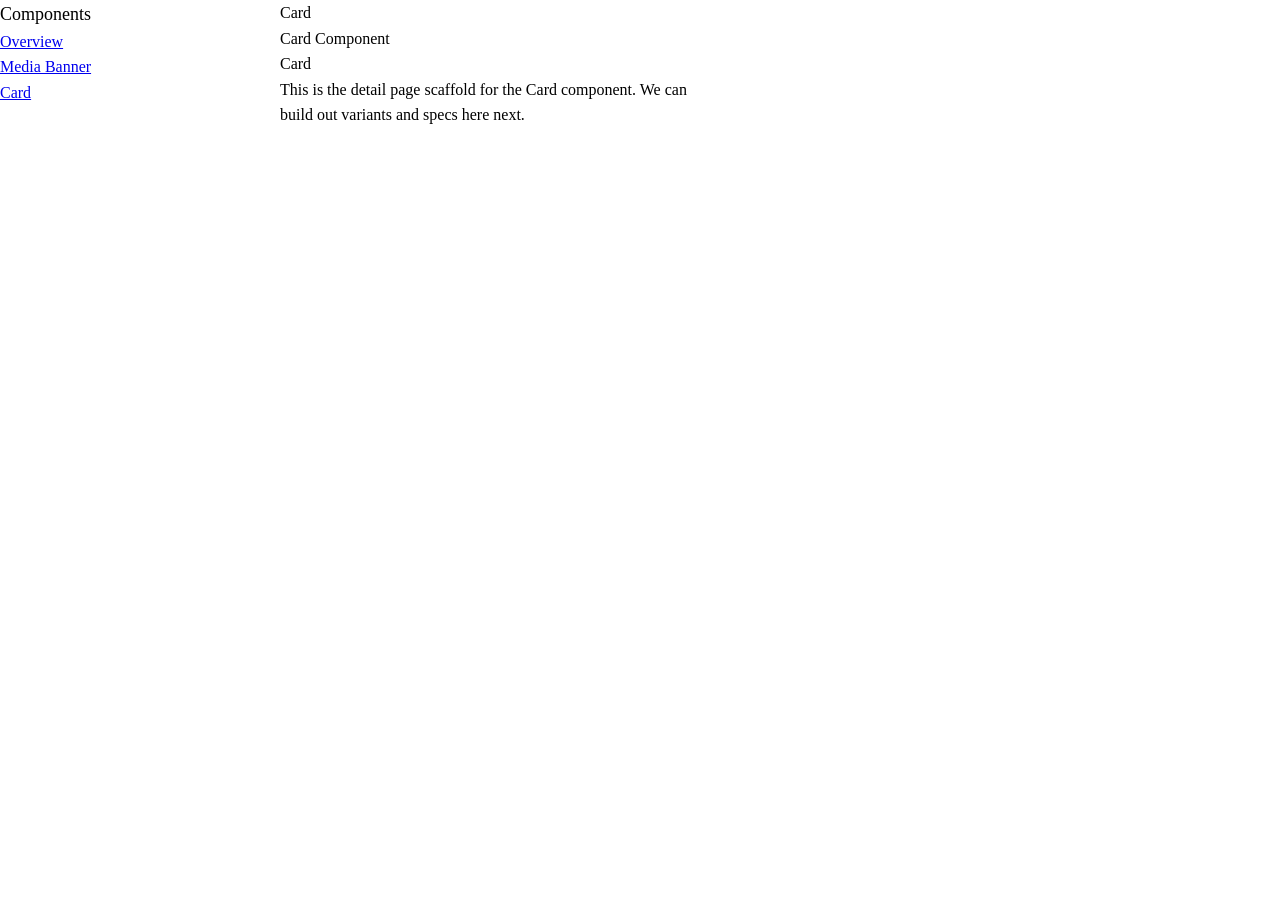
==== card-detail.html @ bc4235ac "Enhance component library by updating navigation links, adding Card component detail page, and refin" ====
<!DOCTYPE html>
<html lang="en">
<head>
    <meta charset="UTF-8">
    <meta name="viewport" content="width=device-width, initial-scale=1.0">
    <title>Card Component</title>
    <link rel="stylesheet" href="https://www.volvocars.com/static/shared/pkg/css/v1/font-face.8324f4d8.css" data-volvo-css-name="font-face.css" crossorigin="anonymous">
    <link rel="stylesheet" href="https://www.volvocars.com/static/shared/pkg/css/v1/tokens.bf5afda4.css" data-volvo-css-name="tokens.css" crossorigin="anonymous">
    <link rel="stylesheet" href="https://www.volvocars.com/static/shared/pkg/css/v1/styles.1d8be33a.css" data-volvo-css-name="styles.css" crossorigin="anonymous">
    <link rel="stylesheet" href="https://www.volvocars.com/static/shared/pkg/css/v1/styles_md.8c1b3d58.css" data-volvo-css-name="styles_md.css" crossorigin="anonymous" media="(min-width: 30rem)">
    <link rel="stylesheet" href="https://www.volvocars.com/static/shared/pkg/css/v1/styles_xl.cd367963.css" data-volvo-css-name="styles_xl.css" crossorigin="anonymous" media="(min-width: 100rem)">
    <link rel="stylesheet" href="https://www.volvocars.com/static/shared/pkg/css/v1/styles_hover.47ab975c.css" data-volvo-css-name="styles_hover.css" crossorigin="anonymous" media="(hover: hover)">
    <link rel="stylesheet" href="styles.css">
</head>
<body>
    <div class="library-container">
        <nav class="sidebar-nav">
            <div class="sidebar-nav__header">
                <h1 class="sidebar-nav__title">Components</h1>
            </div>
            <ul class="sidebar-nav__list">
                <li class="sidebar-nav__item">
                    <a href="index.html" class="link-plain font-16">Overview</a>
                </li>
                <li class="sidebar-nav__item">
                    <a href="media-banner-detail.html" class="link-plain font-16">Media Banner</a>
                </li>
                <li class="sidebar-nav__item">
                    <a href="card-detail.html" class="link-plain font-16">Card</a>
                </li>
            </ul>
        </nav>

        <main class="library-content">
            <div class="page-container">
                <h1>Card</h1>
                <section class="demo-section">
                    <h2>Card Component</h2>
                    <div class="card-detail-placeholder">
                        <div class="card-detail-placeholder__image aspect-1/1">
                            <img src="./src/test.avif" alt="Card component placeholder" class="component-card__image">
                        </div>
                        <h3 class="card-detail-placeholder__title">Card</h3>
                        <p class="card-detail-placeholder__text">This is the detail page scaffold for the Card component. We can build out variants and specs here next.</p>
                    </div>
                </section>
            </div>
        </main>
    </div>
</body>
</html>
---- styles.css ----
/* ===========================
   CSS Custom Properties & Reset
   =========================== */
:root {
    --page-margin: var(--v-space-32);
    --gutter: var(--v-space-24);
    --color-primary: var(--v-color-foreground-accent-blue);
    --color-secondary: var(--v-color-foreground-primary);
    --color-text: var(--v-color-foreground-secondary);
    --color-border: var(--v-color-ornament-primary);
    --font-family: var(--v-font-sans-family);
}

* {
    margin: 0;
    padding: 0;
    box-sizing: border-box;
}

html, body {
    height: 100%;
}

body {
    font-family: var(--font-family);
    color: var(--color-text);
    background-color: var(--v-color-background-primary);
    line-height: 1.6;
}

/* ===========================
   Library Container Layout
   =========================== */
.library-container {
    display: flex;
    min-height: 100vh;
}

.library-content {
    flex: 1;
    overflow-y: auto;
}

/* ===========================
   Sidebar Navigation
   =========================== */
.sidebar-nav {
    width: 280px;
    background: var(--v-color-background-secondary);
    border-right: 1px solid var(--color-border);
    padding: var(--v-space-32);
    flex-shrink: 0;
    position: sticky;
    top: 0;
    height: 100vh;
    overflow-y: auto;
}

.sidebar-nav__header {
    margin-bottom: var(--v-space-32);
}

.sidebar-nav__title {
    font: var(--v-font-heading-2);
    color: var(--color-secondary);
    font-size: 18px;
    margin: 0;
}

.sidebar-nav__list {
    list-style: none;
    display: flex;
    flex-direction: column;
    gap: var(--v-space-8);
}

.sidebar-nav__item {
    margin: 0;
}




/* ===========================
   Page Container
   =========================== */
.page-container {
    width: 100%;
    padding: var(--page-margin);
    margin: 0 auto;
}

/* ===========================
   Overview Section
   =========================== */
.overview-section {
    padding-bottom: var(--v-space-m);
}

.overview-section h2 {
    font: var(--v-font-heading-2);
    color: var(--color-secondary);
    margin-bottom: var(--v-space-16);
}

.overview-section__description {
    font: var(--v-font-16);
    color: var(--color-text);
    margin-bottom: var(--v-space-48);
}

/* ===========================
   Components Grid
   =========================== */
.components-grid {
    display: grid;
    grid-template-columns: 1fr;
    gap: var(--gutter);
}

@media (min-width: 768px) {
    .components-grid {
        grid-template-columns: repeat(2, 1fr);
    }
}

@media (min-width: 1280px) {
    .components-grid {
        grid-template-columns: repeat(4, 1fr);
    }
}

/* ===========================
   Component Card
   =========================== */
.component-card {
    display: flex;
    flex-direction: column;
    background: var(--v-color-background-primary);
    overflow: hidden;
    text-decoration: none;
    color: inherit;
}

.component-card__image-wrapper {
    position: relative;
    overflow: hidden;
    background: var(--v-color-background-primary);
    width: 100%;
}

.component-card__image {
    position: absolute;
    top: 0;
    left: 0;
    width: 100%;
    height: 100%;
    object-fit: cover;
    display: block;
    transition: transform 0.2s ease;
}

.component-card__title {
    font: var(--v-font-16);
    font-weight: var(--v-font-emphasis-weight);
    color: var(--color-secondary);
    padding: var(--v-space-24) var(--v-space-20) 0;
    margin: 0;
}

.component-card:hover .component-card__title {
    text-decoration: underline;
}

.component-card:hover .component-card__image {
    transform: scale(1.2);
}

.component-card__link {
    display: none;
}

/* ===========================
   Card Detail Placeholder
   =========================== */
.card-detail-placeholder {
    display: flex;
    flex-direction: column;
    gap: var(--v-space-16);
    max-width: 420px;
}

.card-detail-placeholder__image {
    position: relative;
    overflow: hidden;
    background: var(--v-color-background-secondary);
    width: 100%;
}

.card-detail-placeholder__title {
    font: var(--v-font-16);
    font-weight: var(--v-font-emphasis-weight);
    color: var(--color-secondary);
    margin: 0;
}

.card-detail-placeholder__text {
    font: var(--v-font-14);
    color: var(--color-text);
    margin: 0;
}

/* ===========================
   Page Title Styling
   =========================== */
.page-container h1 {
    font: var(--v-font-heading-1);
    color: var(--color-primary);
    margin-bottom: var(--v-space-64);
}

/* ===========================
   Demo Section Styling
   =========================== */
.demo-section {
    margin-bottom: var(--v-space-m);
}

.demo-section h2 {
    font: var(--v-font-heading-2);
    color: var(--color-secondary);
    margin-bottom: var(--v-space-48);
}

/* ===========================
   Media Banner Component
   =========================== */
.media-banner {
    width: 100%;
    background: var(--v-color-background-secondary);
    border-radius: 0;
    overflow: hidden;
    display: flex;
}

/* Image wrapper */
.media-banner__image-wrapper {
    position: relative;
    overflow: hidden;
    background: var(--v-color-background-secondary);
    flex-shrink: 0;
}

.media-banner__image {
    position: absolute;
    top: 0;
    left: 0;
    width: 100%;
    height: 100%;
    object-fit: cover;
    display: block;
}

/* Content styling */
.media-banner__content {
    padding: var(--v-space-32) var(--v-space-24);
    display: flex;
    flex-direction: column;
    justify-content: center;
    align-items: flex-start;
}

.media-banner__title {
    font: var(--v-font-heading-2);
    color: var(--v-color-foreground-primary);
    margin-bottom: var(--v-space-16);
}

.media-banner__subtitle {
    font: var(--v-font-16);
    font-weight: var(--v-font-emphasis-weight);
    color: var(--v-color-foreground-primary);
    margin-bottom: var(--v-space-24);
}

.media-banner__body {
    font: var(--v-font-14);
    color: var(--v-color-foreground-secondary);
    margin-bottom: var(--v-space-24);
}

/* ===========================
   RESPONSIVE BREAKPOINTS
   =========================== */

/* sm: up to 767px */
@media (max-width: 767px) {
    .media-banner {
        flex-direction: column;
    }

    .media-banner__image-wrapper,
    .media-banner__content {
        width: 100%;
    }
}

/* md: 768px and up */
@media (min-width: 768px) {
    .media-banner {
        align-items: flex-start;
    }

    .media-banner__content {
        padding: var(--v-space-48) var(--v-space-32);
        align-self: stretch;
    }
}

/* lg: 1280px and up */
@media (min-width: 1280px) {
    .media-banner__content {
        padding: var(--v-space-64) var(--v-space-48);
    }

/* xl: 1920px and up */
@media (min-width: 1920px) {
    .page-container {
        max-width: 1920px;
        margin: 0 auto;
    }

    .media-banner__content {
        padding: var(--v-space-l) var(--v-space-64);
    }
}

/* ===========================
   Utility Classes
   =========================== */
.gap-gutter {
    gap: var(--gutter);
}
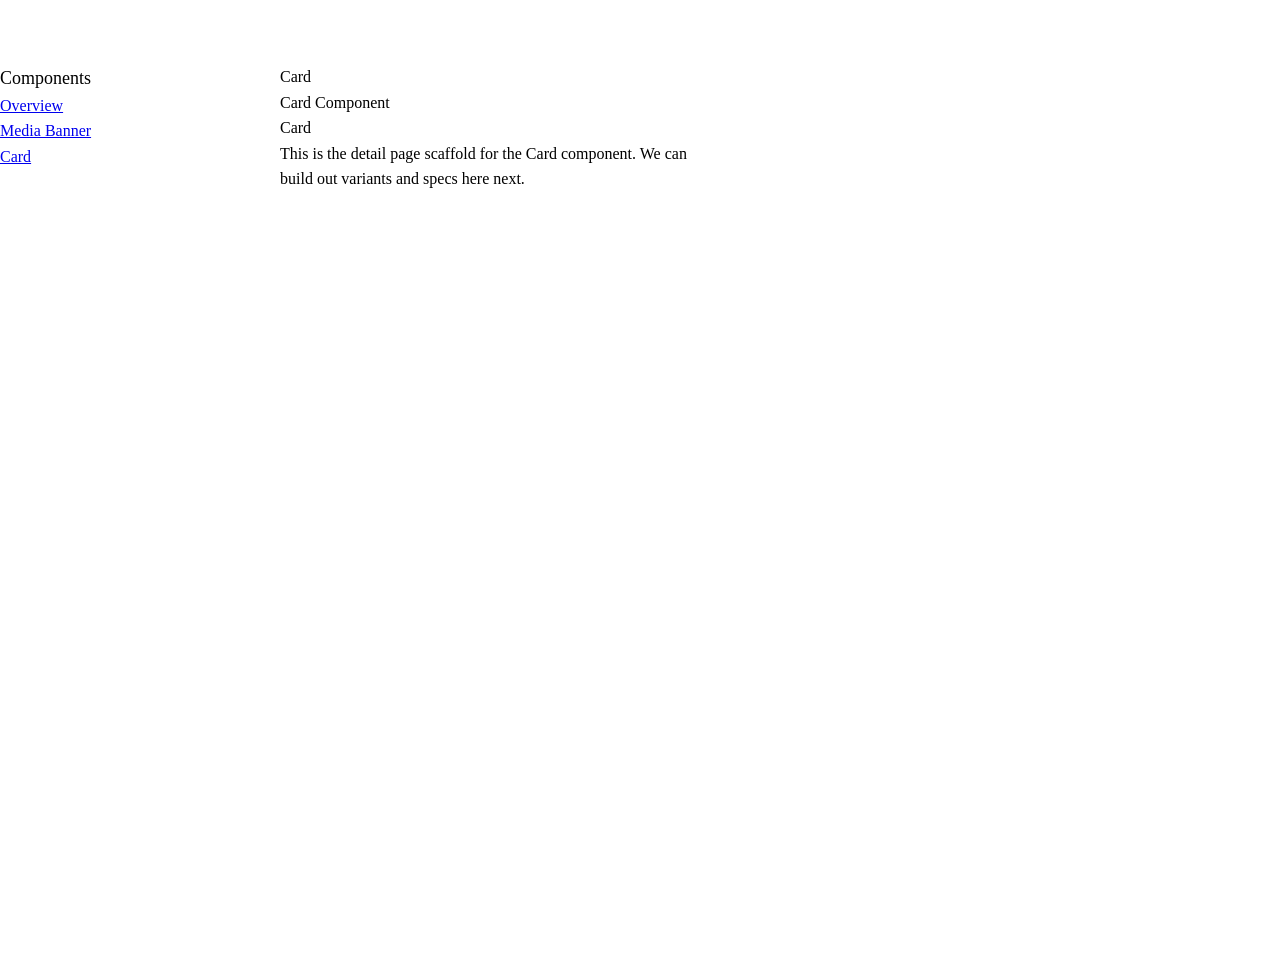
==== commit a3b75366: "Add topbar navigation with sidebar toggle functionality and responsive styles" ====
--- a/card-detail.html
+++ b/card-detail.html
@@ -13,6 +13,16 @@
     <link rel="stylesheet" href="styles.css">
 </head>
 <body>
+    <div class="topbar">
+        <button id="sidebar-toggle" class="topbar__hamburger" aria-label="Toggle sidebar">
+            <div class="topbar__hamburger-icon">
+                <span></span>
+                <span></span>
+                <span></span>
+            </div>
+        </button>
+    </div>
+
     <div class="library-container">
         <nav class="sidebar-nav">
             <div class="sidebar-nav__header">
@@ -47,5 +57,47 @@
             </div>
         </main>
     </div>
+
+    <script>
+        const sidebarToggle = document.getElementById('sidebar-toggle');
+        const sidebar = document.querySelector('.sidebar-nav');
+        const SIDEBAR_STATE_KEY = 'sidebarState';
+
+        // Update icon state: hamburger when closed, cross when open
+        function updateIconState() {
+            if (sidebar.classList.contains('collapsed')) {
+                sidebarToggle.classList.remove('active'); // hamburger
+            } else {
+                sidebarToggle.classList.add('active'); // cross
+            }
+        }
+
+        // Restore sidebar state on page load
+        function restoreSidebarState() {
+            const savedState = localStorage.getItem(SIDEBAR_STATE_KEY);
+            if (savedState === 'collapsed') {
+                sidebar.classList.add('collapsed');
+            } else {
+                sidebar.classList.remove('collapsed');
+            }
+            updateIconState();
+        }
+
+        // Save sidebar state to localStorage
+        function saveSidebarState() {
+            const isCollapsed = sidebar.classList.contains('collapsed');
+            localStorage.setItem(SIDEBAR_STATE_KEY, isCollapsed ? 'collapsed' : 'open');
+        }
+
+        // Restore state when page loads
+        restoreSidebarState();
+
+        // Toggle only on hamburger click
+        sidebarToggle.addEventListener('click', () => {
+            sidebar.classList.toggle('collapsed');
+            updateIconState();
+            saveSidebarState();
+        });
+    </script>
 </body>
 </html>
--- a/styles.css
+++ b/styles.css
@@ -26,6 +26,67 @@
     color: var(--color-text);
     background-color: var(--v-color-background-primary);
     line-height: 1.6;
+    display: flex;
+    flex-direction: column;
+}
+
+/* ===========================
+   Topbar Navigation
+   =========================== */
+.topbar {
+    height: 64px;
+    background: var(--v-color-background-secondary);
+    padding: var(--v-space-16);
+    display: flex;
+    align-items: center;
+    justify-content: flex-start;
+    flex-shrink: 0;
+}
+
+.topbar__hamburger {
+    background: none;
+    border: none;
+    cursor: pointer;
+    display: flex;
+    justify-content: center;
+    align-items: center;
+    padding: 8px;
+    border-radius: 4px;
+    transition: background-color 0.2s ease;
+}
+
+.topbar__hamburger:hover {
+    background-color: var(--v-color-background-tertiary);
+}
+
+.topbar__hamburger-icon {
+    width: 24px;
+    height: 24px;
+    display: flex;
+    flex-direction: column;
+    justify-content: center;
+    align-items: center;
+    gap: 4px;
+}
+
+.topbar__hamburger-icon span {
+    width: 16px;
+    height: 2px;
+    background: var(--v-color-foreground-primary);
+    border-radius: 1px;
+    transition: all 0.3s ease;
+}
+
+.topbar__hamburger.active .topbar__hamburger-icon span:nth-child(1) {
+    transform: rotate(45deg) translate(2px, 2px);
+}
+
+.topbar__hamburger.active .topbar__hamburger-icon span:nth-child(2) {
+    opacity: 0;
+}
+
+.topbar__hamburger.active .topbar__hamburger-icon span:nth-child(3) {
+    transform: rotate(-45deg) translate(2px, -2px);
 }
 
 /* ===========================
@@ -33,7 +94,8 @@
    =========================== */
 .library-container {
     display: flex;
-    min-height: 100vh;
+    min-height: 100%;
+    flex: 1;
 }
 
 .library-content {
@@ -47,13 +109,22 @@
 .sidebar-nav {
     width: 280px;
     background: var(--v-color-background-secondary);
-    border-right: 1px solid var(--color-border);
-    padding: var(--v-space-32);
+    padding: var(--page-margin);
     flex-shrink: 0;
     position: sticky;
     top: 0;
-    height: 100vh;
+    height: calc(100vh - 64px);
     overflow-y: auto;
+    transition: transform 0.3s ease, width 0.3s ease;
+}
+
+.sidebar-nav.collapsed {
+    transform: translateX(-100%);
+    position: fixed;
+    left: 0;
+    top: 64px;
+    height: calc(100vh - 64px);
+    z-index: 999;
 }
 
 .sidebar-nav__header {
@@ -118,13 +189,13 @@
     gap: var(--gutter);
 }
 
-@media (min-width: 768px) {
+@media (min-width: 30rem) {
     .components-grid {
         grid-template-columns: repeat(2, 1fr);
     }
 }
 
-@media (min-width: 1280px) {
+@media (min-width: 64rem) {
     .components-grid {
         grid-template-columns: repeat(4, 1fr);
     }
@@ -263,7 +334,7 @@
 
 /* Content styling */
 .media-banner__content {
-    padding: var(--v-space-32) var(--v-space-24);
+    padding: var(--v-space-24);
     display: flex;
     flex-direction: column;
     justify-content: center;
@@ -293,8 +364,8 @@
    RESPONSIVE BREAKPOINTS
    =========================== */
 
-/* sm: up to 767px */
-@media (max-width: 767px) {
+/* sm: mobile first (up to md) */
+@media (max-width: 29.9375rem) {
     .media-banner {
         flex-direction: column;
     }
@@ -305,33 +376,34 @@
     }
 }
 
-/* md: 768px and up */
-@media (min-width: 768px) {
+/* md: 30rem (480px) - vertical layout */
+@media (min-width: 30rem) {
+    .media-banner__content {
+        padding: var(--v-space-32);
+    }
+}
+
+/* lg: 64rem (1024px) - horizontal layout */
+@media (min-width: 64rem) {
     .media-banner {
         align-items: flex-start;
     }
 
     .media-banner__content {
-        padding: var(--v-space-48) var(--v-space-32);
+        padding: var(--v-space-32) var(--v-space-24);
         align-self: stretch;
     }
 }
 
-/* lg: 1280px and up */
-@media (min-width: 1280px) {
+/* xl: 100rem (1600px) and up - larger horizontal layout */
+@media (min-width: 100rem) {
+    .page-container {
+        max-width: 100rem;
+        margin: 0 auto;
+    }
+
     .media-banner__content {
-        padding: var(--v-space-64) var(--v-space-48);
-    }
-
-/* xl: 1920px and up */
-@media (min-width: 1920px) {
-    .page-container {
-        max-width: 1920px;
-        margin: 0 auto;
-    }
-
-    .media-banner__content {
-        padding: var(--v-space-l) var(--v-space-64);
+        padding: var(--v-space-40) var(--v-space-32);
     }
 }
 
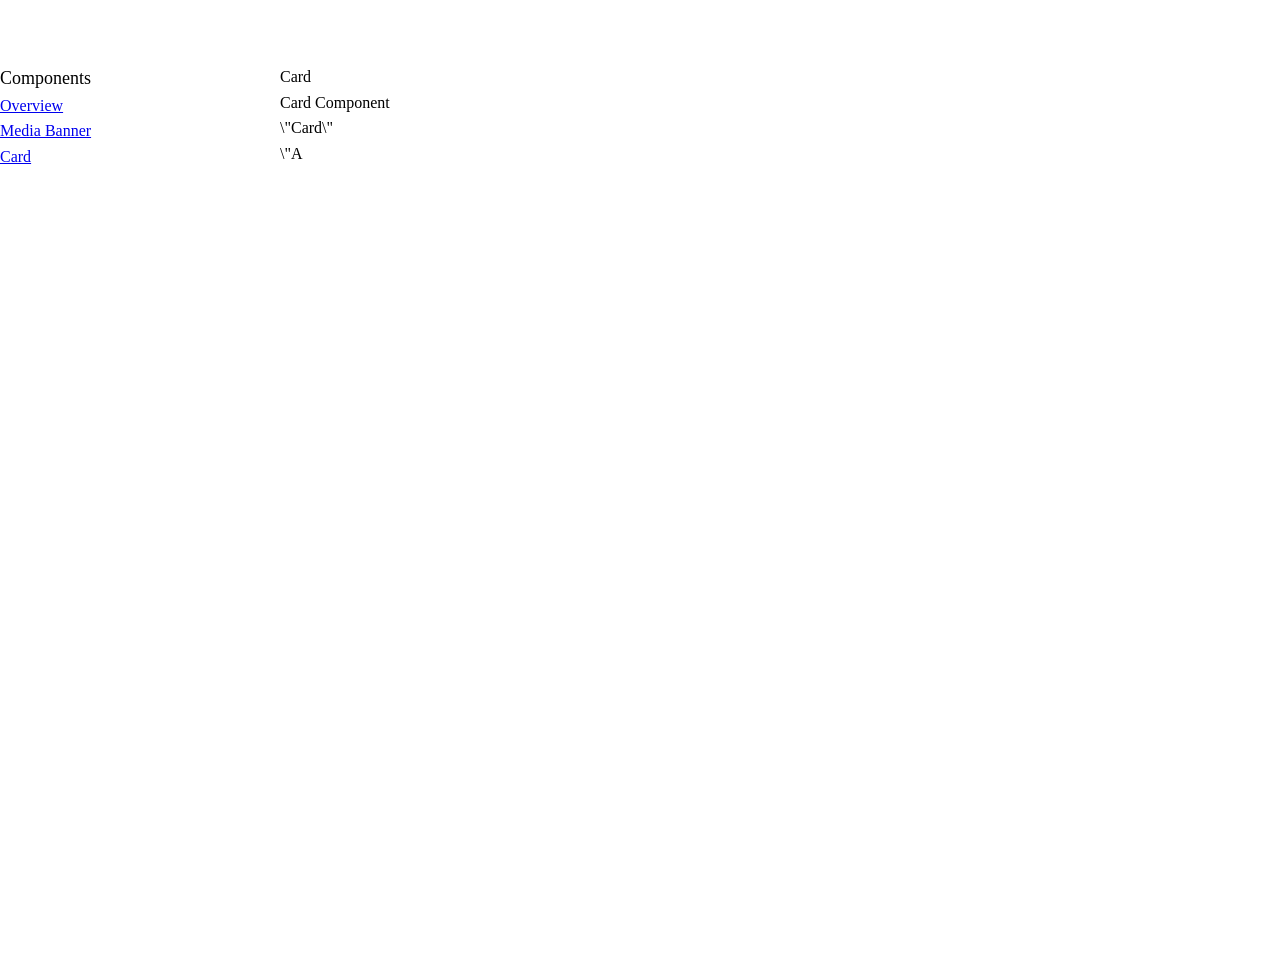
==== commit c0dfde58: "Refactor code structure with web componetns for improved readability and maintainability" ====
--- a/card-detail.html
+++ b/card-detail.html
@@ -11,6 +11,7 @@
     <link rel="stylesheet" href="https://www.volvocars.com/static/shared/pkg/css/v1/styles_xl.cd367963.css" data-volvo-css-name="styles_xl.css" crossorigin="anonymous" media="(min-width: 100rem)">
     <link rel="stylesheet" href="https://www.volvocars.com/static/shared/pkg/css/v1/styles_hover.47ab975c.css" data-volvo-css-name="styles_hover.css" crossorigin="anonymous" media="(hover: hover)">
     <link rel="stylesheet" href="styles.css">
+    <script src="components/card.js"></script>
 </head>
 <body>
     <div class="topbar">
@@ -46,13 +47,12 @@
                 <h1>Card</h1>
                 <section class="demo-section">
                     <h2>Card Component</h2>
-                    <div class="card-detail-placeholder">
-                        <div class="card-detail-placeholder__image aspect-1/1">
-                            <img src="./src/test.avif" alt="Card component placeholder" class="component-card__image">
-                        </div>
-                        <h3 class="card-detail-placeholder__title">Card</h3>
-                        <p class="card-detail-placeholder__text">This is the detail page scaffold for the Card component. We can build out variants and specs here next.</p>
-                    </div>
+                    <design-card
+                      image=\"./src/8.jpg\"
+                      title=\"Card\"
+                      text=\"A flexible card component for displaying content with image, title, and description.\"
+                      ratio=\"1/1\">
+                    </design-card>
                 </section>
             </div>
         </main>
--- a/styles.css
+++ b/styles.css
@@ -378,9 +378,6 @@
 
 /* md: 30rem (480px) - vertical layout */
 @media (min-width: 30rem) {
-    .media-banner__content {
-        padding: var(--v-space-32);
-    }
 }
 
 /* lg: 64rem (1024px) - horizontal layout */
@@ -390,7 +387,6 @@
     }
 
     .media-banner__content {
-        padding: var(--v-space-32) var(--v-space-24);
         align-self: stretch;
     }
 }
@@ -401,10 +397,6 @@
         max-width: 100rem;
         margin: 0 auto;
     }
-
-    .media-banner__content {
-        padding: var(--v-space-40) var(--v-space-32);
-    }
 }
 
 /* ===========================
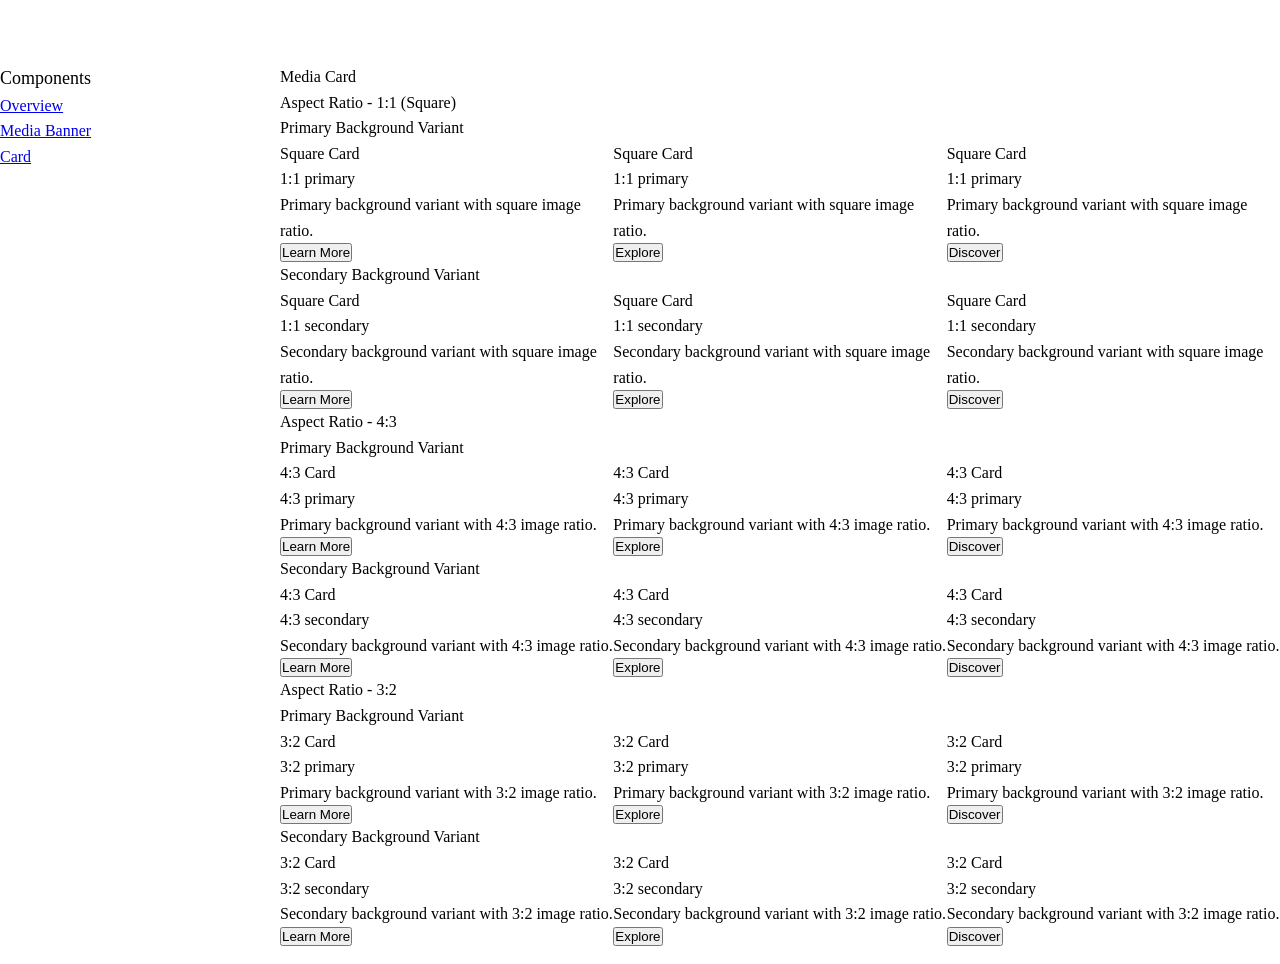
==== commit d5391114: "Refactor Media Card component to enhance functionality and styling, including aspect ratio support a" ====
--- a/card-detail.html
+++ b/card-detail.html
@@ -44,15 +44,216 @@
 
         <main class="library-content">
             <div class="page-container">
-                <h1>Card</h1>
+                <h1>Media Card</h1>
+
                 <section class="demo-section">
-                    <h2>Card Component</h2>
-                    <design-card
-                      image=\"./src/8.jpg\"
-                      title=\"Card\"
-                      text=\"A flexible card component for displaying content with image, title, and description.\"
-                      ratio=\"1/1\">
-                    </design-card>
+                    <h2>Aspect Ratio - 1:1 (Square)</h2>
+                    
+                    <h3>Primary Background Variant</h3>
+                    <div class="cards-grid">
+                        <media-card
+                          image="./src/1.jpg"
+                          ratio="1:1"
+                          title="Square Card"
+                          subtitle="1:1 primary"
+                          body="Primary background variant with square image ratio."
+                          button-text="Learn More"
+                          variant="primary">
+                        </media-card>
+
+                        <media-card
+                          image="./src/2.jpg"
+                          ratio="1:1"
+                          title="Square Card"
+                          subtitle="1:1 primary"
+                          body="Primary background variant with square image ratio."
+                          button-text="Explore"
+                          variant="primary">
+                        </media-card>
+
+                        <media-card
+                          image="./src/3.jpg"
+                          ratio="1:1"
+                          title="Square Card"
+                          subtitle="1:1 primary"
+                          body="Primary background variant with square image ratio."
+                          button-text="Discover"
+                          variant="primary">
+                        </media-card>
+                    </div>
+
+                    <h3>Secondary Background Variant</h3>
+                    <div class="cards-grid">
+                        <media-card
+                          image="./src/4.jpg"
+                          ratio="1:1"
+                          title="Square Card"
+                          subtitle="1:1 secondary"
+                          body="Secondary background variant with square image ratio."
+                          button-text="Learn More"
+                          variant="secondary">
+                        </media-card>
+
+                        <media-card
+                          image="./src/5.jpg"
+                          ratio="1:1"
+                          title="Square Card"
+                          subtitle="1:1 secondary"
+                          body="Secondary background variant with square image ratio."
+                          button-text="Explore"
+                          variant="secondary">
+                        </media-card>
+
+                        <media-card
+                          image="./src/6.jpg"
+                          ratio="1:1"
+                          title="Square Card"
+                          subtitle="1:1 secondary"
+                          body="Secondary background variant with square image ratio."
+                          button-text="Discover"
+                          variant="secondary">
+                        </media-card>
+                    </div>
+                </section>
+
+                <section class="demo-section">
+                    <h2>Aspect Ratio - 4:3</h2>
+                    
+                    <h3>Primary Background Variant</h3>
+                    <div class="cards-grid">
+                        <media-card
+                          image="./src/1.jpg"
+                          ratio="4:3"
+                          title="4:3 Card"
+                          subtitle="4:3 primary"
+                          body="Primary background variant with 4:3 image ratio."
+                          button-text="Learn More"
+                          variant="primary">
+                        </media-card>
+
+                        <media-card
+                          image="./src/2.jpg"
+                          ratio="4:3"
+                          title="4:3 Card"
+                          subtitle="4:3 primary"
+                          body="Primary background variant with 4:3 image ratio."
+                          button-text="Explore"
+                          variant="primary">
+                        </media-card>
+
+                        <media-card
+                          image="./src/3.jpg"
+                          ratio="4:3"
+                          title="4:3 Card"
+                          subtitle="4:3 primary"
+                          body="Primary background variant with 4:3 image ratio."
+                          button-text="Discover"
+                          variant="primary">
+                        </media-card>
+                    </div>
+
+                    <h3>Secondary Background Variant</h3>
+                    <div class="cards-grid">
+                        <media-card
+                          image="./src/4.jpg"
+                          ratio="4:3"
+                          title="4:3 Card"
+                          subtitle="4:3 secondary"
+                          body="Secondary background variant with 4:3 image ratio."
+                          button-text="Learn More"
+                          variant="secondary">
+                        </media-card>
+
+                        <media-card
+                          image="./src/5.jpg"
+                          ratio="4:3"
+                          title="4:3 Card"
+                          subtitle="4:3 secondary"
+                          body="Secondary background variant with 4:3 image ratio."
+                          button-text="Explore"
+                          variant="secondary">
+                        </media-card>
+
+                        <media-card
+                          image="./src/6.jpg"
+                          ratio="4:3"
+                          title="4:3 Card"
+                          subtitle="4:3 secondary"
+                          body="Secondary background variant with 4:3 image ratio."
+                          button-text="Discover"
+                          variant="secondary">
+                        </media-card>
+                    </div>
+                </section>
+
+                <section class="demo-section">
+                    <h2>Aspect Ratio - 3:2</h2>
+                    
+                    <h3>Primary Background Variant</h3>
+                    <div class="cards-grid">
+                        <media-card
+                          image="./src/1.jpg"
+                          ratio="3:2"
+                          title="3:2 Card"
+                          subtitle="3:2 primary"
+                          body="Primary background variant with 3:2 image ratio."
+                          button-text="Learn More"
+                          variant="primary">
+                        </media-card>
+
+                        <media-card
+                          image="./src/2.jpg"
+                          ratio="3:2"
+                          title="3:2 Card"
+                          subtitle="3:2 primary"
+                          body="Primary background variant with 3:2 image ratio."
+                          button-text="Explore"
+                          variant="primary">
+                        </media-card>
+
+                        <media-card
+                          image="./src/3.jpg"
+                          ratio="3:2"
+                          title="3:2 Card"
+                          subtitle="3:2 primary"
+                          body="Primary background variant with 3:2 image ratio."
+                          button-text="Discover"
+                          variant="primary">
+                        </media-card>
+                    </div>
+
+                    <h3>Secondary Background Variant</h3>
+                    <div class="cards-grid">
+                        <media-card
+                          image="./src/4.jpg"
+                          ratio="3:2"
+                          title="3:2 Card"
+                          subtitle="3:2 secondary"
+                          body="Secondary background variant with 3:2 image ratio."
+                          button-text="Learn More"
+                          variant="secondary">
+                        </media-card>
+
+                        <media-card
+                          image="./src/5.jpg"
+                          ratio="3:2"
+                          title="3:2 Card"
+                          subtitle="3:2 secondary"
+                          body="Secondary background variant with 3:2 image ratio."
+                          button-text="Explore"
+                          variant="secondary">
+                        </media-card>
+
+                        <media-card
+                          image="./src/6.jpg"
+                          ratio="3:2"
+                          title="3:2 Card"
+                          subtitle="3:2 secondary"
+                          body="Secondary background variant with 3:2 image ratio."
+                          button-text="Discover"
+                          variant="secondary">
+                        </media-card>
+                    </div>
                 </section>
             </div>
         </main>
--- a/styles.css
+++ b/styles.css
@@ -303,6 +303,13 @@
     margin-bottom: var(--v-space-48);
 }
 
+.demo-section > h3 {
+    font: var(--v-font-heading-3);
+    color: var(--color-secondary);
+    margin-bottom: var(--v-space-32);
+    margin-top: var(--v-space-32);
+}
+
 /* ===========================
    Media Banner Component
    =========================== */
@@ -361,6 +368,122 @@
 }
 
 /* ===========================
+   Design Card Component
+   =========================== */
+.media-card {
+    display: flex;
+    flex-direction: column;
+    height: 100%;
+    border-radius: 0;
+    overflow: hidden;
+}
+
+.media-card__image-wrapper {
+    position: relative;
+    overflow: hidden;
+    background: var(--v-color-background-secondary);
+    flex-shrink: 0;
+    width: 100%;
+}
+
+.media-card__image {
+    position: absolute;
+    top: 0;
+    left: 0;
+    width: 100%;
+    height: 100%;
+    object-fit: cover;
+    display: block;
+}
+
+/* Content Container */
+.media-card__content {
+    display: flex;
+    flex-direction: column;
+    align-items: flex-start;
+}
+
+/* Secondary variant - 24px padding all sides */
+.media-card--secondary {
+    background: var(--v-color-background-secondary);
+}
+
+.media-card--secondary .media-card__content {
+    padding: var(--v-space-24);
+}
+
+/* Primary variant - no left/right padding */
+.media-card--primary {
+    background: var(--v-color-background-primary);
+}
+
+.media-card--primary .media-card__content {
+    padding: var(--v-space-24) 0;
+}
+
+/* Typography */
+.media-card__title {
+    font: var(--v-font-20);
+    font-weight: var(--v-font-emphasis-weight);
+    color: var(--v-color-foreground-primary);
+    margin-bottom: var(--v-space-8);
+    margin-top: 0;
+    text-align: left;
+}
+
+.media-card__subtitle {
+    font: var(--v-font-16);
+    font-weight: var(--v-font-standard-weight);
+    color: var(--v-color-foreground-primary);
+    margin-bottom: var(--v-space-16);
+    margin-top: 0;
+    text-align: left;
+}
+
+.media-card__body {
+    font: var(--v-font-12);
+    font-weight: var(--v-font-standard-weight);
+    color: var(--v-color-foreground-secondary);
+    margin-bottom: var(--v-space-16);
+    margin-top: 0;
+    text-align: left;
+}
+
+.media-card .button-text {
+    margin-bottom: 0;
+    margin-top: 0;
+}
+
+/* ===========================
+   Cards Grid Layout
+   =========================== */
+.cards-grid {
+    display: grid;
+    grid-template-columns: 1fr;
+    gap: var(--gutter);
+}
+
+@media (min-width: 30rem) {
+    .cards-grid {
+        grid-template-columns: repeat(2, 1fr);
+    }
+}
+
+@media (min-width: 64rem) {
+    .cards-grid {
+        grid-template-columns: repeat(3, 1fr);
+    }
+}
+
+/* Card Link Wrapper */
+.media-card-link {
+    text-decoration: none;
+    color: inherit;
+    display: flex;
+    height: 100%;
+}
+
+/* ===========================
    RESPONSIVE BREAKPOINTS
    =========================== */
 
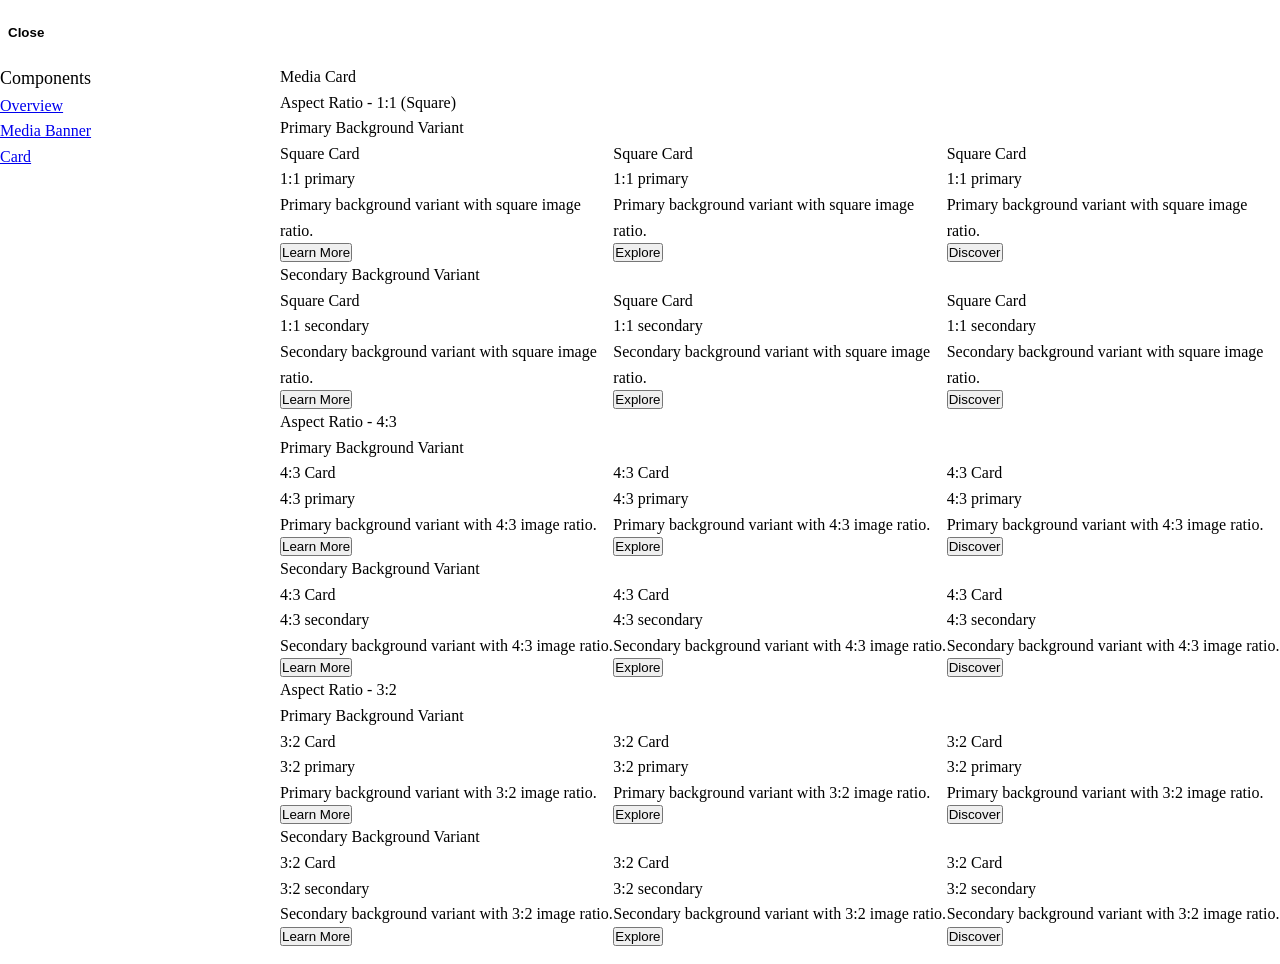
==== commit e2446a40: "Refactor topbar navigation to replace hamburger icon with text labels for better accessibility and u" ====
--- a/card-detail.html
+++ b/card-detail.html
@@ -16,11 +16,8 @@
 <body>
     <div class="topbar">
         <button id="sidebar-toggle" class="topbar__hamburger" aria-label="Toggle sidebar">
-            <div class="topbar__hamburger-icon">
-                <span></span>
-                <span></span>
-                <span></span>
-            </div>
+            <span class="topbar__text topbar__text--menu">Menu</span>
+            <span class="topbar__text topbar__text--close">Close</span>
         </button>
     </div>
 
--- a/styles.css
+++ b/styles.css
@@ -59,34 +59,22 @@
     background-color: var(--v-color-background-tertiary);
 }
 
-.topbar__hamburger-icon {
-    width: 24px;
-    height: 24px;
-    display: flex;
-    flex-direction: column;
-    justify-content: center;
-    align-items: center;
-    gap: 4px;
-}
-
-.topbar__hamburger-icon span {
-    width: 16px;
-    height: 2px;
-    background: var(--v-color-foreground-primary);
-    border-radius: 1px;
-    transition: all 0.3s ease;
-}
-
-.topbar__hamburger.active .topbar__hamburger-icon span:nth-child(1) {
-    transform: rotate(45deg) translate(2px, 2px);
-}
-
-.topbar__hamburger.active .topbar__hamburger-icon span:nth-child(2) {
-    opacity: 0;
-}
-
-.topbar__hamburger.active .topbar__hamburger-icon span:nth-child(3) {
-    transform: rotate(-45deg) translate(2px, -2px);
+.topbar__text {
+    font: var(--v-font-16);
+    font-weight: 570;
+    color: var(--v-color-foreground-primary);
+}
+
+.topbar__text--close {
+    display: none;
+}
+
+.topbar__hamburger.active .topbar__text--menu {
+    display: none;
+}
+
+.topbar__hamburger.active .topbar__text--close {
+    display: inline;
 }
 
 /* ===========================
@@ -197,8 +185,19 @@
 
 @media (min-width: 64rem) {
     .components-grid {
-        grid-template-columns: repeat(4, 1fr);
-    }
+        grid-template-columns: repeat(2, 1fr);
+    }
+}
+
+.components-grid > media-card {
+    display: block;
+    height: 100%;
+}
+
+.components-grid > media-card .media-card-link,
+.components-grid > media-card .media-card {
+    width: 100%;
+    height: 100%;
 }
 
 /* ===========================
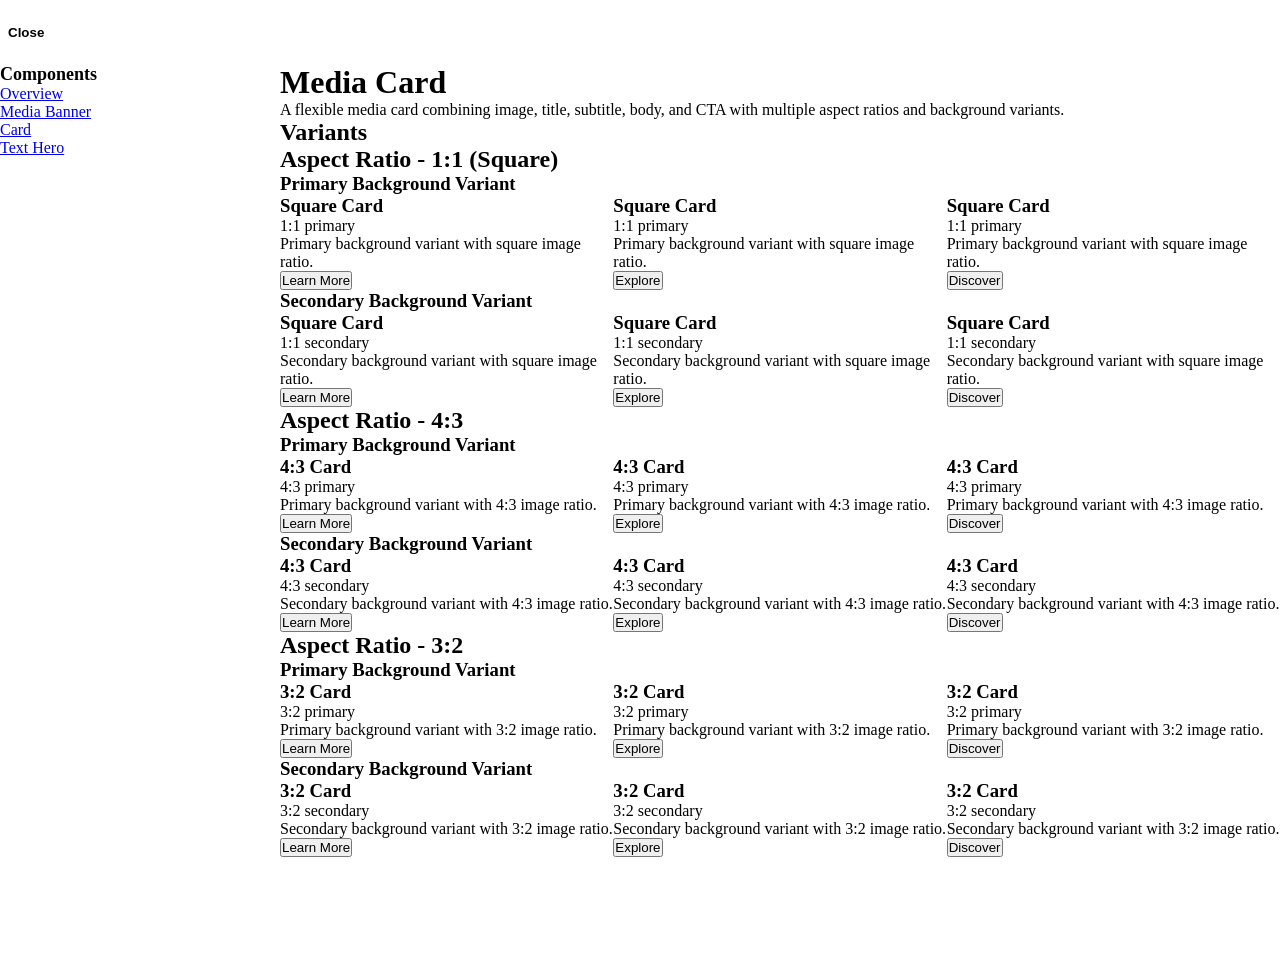
==== commit 71a22e12: "Add Text Hero component and enhance styling across various components for improved readability and c" ====
--- a/card-detail.html
+++ b/card-detail.html
@@ -12,10 +12,11 @@
     <link rel="stylesheet" href="https://www.volvocars.com/static/shared/pkg/css/v1/styles_hover.47ab975c.css" data-volvo-css-name="styles_hover.css" crossorigin="anonymous" media="(hover: hover)">
     <link rel="stylesheet" href="styles.css">
     <script src="components/card.js"></script>
+    <script src="components/text-hero.js"></script>
 </head>
 <body>
     <div class="topbar">
-        <button id="sidebar-toggle" class="topbar__hamburger" aria-label="Toggle sidebar">
+    <button id="sidebar-toggle" class="topbar__hamburger font-16 text-primary" aria-label="Toggle sidebar">
             <span class="topbar__text topbar__text--menu">Menu</span>
             <span class="topbar__text topbar__text--close">Close</span>
         </button>
@@ -24,29 +25,34 @@
     <div class="library-container">
         <nav class="sidebar-nav">
             <div class="sidebar-nav__header">
-                <h1 class="sidebar-nav__title">Components</h1>
+            <h1 class="sidebar-nav__title heading-2 text-primary">Components</h1>
             </div>
             <ul class="sidebar-nav__list">
                 <li class="sidebar-nav__item">
-                    <a href="index.html" class="link-plain font-16">Overview</a>
+              <a href="index.html" class="font-16 text-primary">Overview</a>
                 </li>
                 <li class="sidebar-nav__item">
-                    <a href="media-banner-detail.html" class="link-plain font-16">Media Banner</a>
+              <a href="media-banner-detail.html" class="font-16 text-primary">Media Banner</a>
                 </li>
                 <li class="sidebar-nav__item">
-                    <a href="card-detail.html" class="link-plain font-16">Card</a>
+              <a href="card-detail.html" class="font-16 text-primary">Card</a>
+                </li>
+                <li class="sidebar-nav__item">
+              <a href="text-hero-detail.html" class="font-16 text-primary">Text Hero</a>
                 </li>
             </ul>
         </nav>
 
         <main class="library-content">
             <div class="page-container">
-                <h1>Media Card</h1>
+            <h1 class="heading-1 text-primary mb-64">Media Card</h1>
+          <p class="font-16 text-primary mb-48">A flexible media card combining image, title, subtitle, body, and CTA with multiple aspect ratios and background variants.</p>
+          <h2 class="heading-2 text-primary mb-48">Variants</h2>
 
                 <section class="demo-section">
-                    <h2>Aspect Ratio - 1:1 (Square)</h2>
+              <h2 class="heading-2 text-primary mb-48">Aspect Ratio - 1:1 (Square)</h2>
                     
-                    <h3>Primary Background Variant</h3>
+              <h3 class="heading-3 text-primary">Primary Background Variant</h3>
                     <div class="cards-grid">
                         <media-card
                           image="./src/1.jpg"
@@ -79,7 +85,7 @@
                         </media-card>
                     </div>
 
-                    <h3>Secondary Background Variant</h3>
+                    <h3 class="heading-3 text-primary">Secondary Background Variant</h3>
                     <div class="cards-grid">
                         <media-card
                           image="./src/4.jpg"
@@ -114,9 +120,9 @@
                 </section>
 
                 <section class="demo-section">
-                    <h2>Aspect Ratio - 4:3</h2>
+                  <h2 class="heading-2 text-primary mb-48">Aspect Ratio - 4:3</h2>
                     
-                    <h3>Primary Background Variant</h3>
+                  <h3 class="heading-3 text-primary">Primary Background Variant</h3>
                     <div class="cards-grid">
                         <media-card
                           image="./src/1.jpg"
@@ -149,7 +155,7 @@
                         </media-card>
                     </div>
 
-                    <h3>Secondary Background Variant</h3>
+                    <h3 class="heading-3 text-primary">Secondary Background Variant</h3>
                     <div class="cards-grid">
                         <media-card
                           image="./src/4.jpg"
@@ -184,9 +190,9 @@
                 </section>
 
                 <section class="demo-section">
-                    <h2>Aspect Ratio - 3:2</h2>
+                  <h2 class="heading-2 text-primary mb-48">Aspect Ratio - 3:2</h2>
                     
-                    <h3>Primary Background Variant</h3>
+                  <h3 class="heading-3 text-primary">Primary Background Variant</h3>
                     <div class="cards-grid">
                         <media-card
                           image="./src/1.jpg"
@@ -219,7 +225,7 @@
                         </media-card>
                     </div>
 
-                    <h3>Secondary Background Variant</h3>
+                    <h3 class="heading-3 text-primary">Secondary Background Variant</h3>
                     <div class="cards-grid">
                         <media-card
                           image="./src/4.jpg"
--- a/styles.css
+++ b/styles.css
@@ -1,16 +1,6 @@
 /* ===========================
-   CSS Custom Properties & Reset
-   =========================== */
-:root {
-    --page-margin: var(--v-space-32);
-    --gutter: var(--v-space-24);
-    --color-primary: var(--v-color-foreground-accent-blue);
-    --color-secondary: var(--v-color-foreground-primary);
-    --color-text: var(--v-color-foreground-secondary);
-    --color-border: var(--v-color-ornament-primary);
-    --font-family: var(--v-font-sans-family);
-}
-
+   CSS Reset & Body Styles
+   =========================== */
 * {
     margin: 0;
     padding: 0;
@@ -22,12 +12,24 @@
 }
 
 body {
-    font-family: var(--font-family);
-    color: var(--color-text);
     background-color: var(--v-color-background-primary);
-    line-height: 1.6;
-    display: flex;
-    flex-direction: column;
+    display: flex;
+    flex-direction: column;
+}
+
+/* ===========================
+   Utility Classes
+   =========================== */
+.bg-background-primary {
+    background-color: var(--v-color-background-primary);
+}
+
+.bg-background-secondary {
+    background-color: var(--v-color-background-secondary);
+}
+
+.aspect-21/9 {
+    aspect-ratio: 21 / 9;
 }
 
 /* ===========================
@@ -60,9 +62,7 @@
 }
 
 .topbar__text {
-    font: var(--v-font-16);
     font-weight: 570;
-    color: var(--v-color-foreground-primary);
 }
 
 .topbar__text--close {
@@ -97,7 +97,7 @@
 .sidebar-nav {
     width: 280px;
     background: var(--v-color-background-secondary);
-    padding: var(--page-margin);
+    padding: var(--v-space-32);
     flex-shrink: 0;
     position: sticky;
     top: 0;
@@ -120,8 +120,6 @@
 }
 
 .sidebar-nav__title {
-    font: var(--v-font-heading-2);
-    color: var(--color-secondary);
     font-size: 18px;
     margin: 0;
 }
@@ -145,7 +143,7 @@
    =========================== */
 .page-container {
     width: 100%;
-    padding: var(--page-margin);
+    padding: var(--v-space-32);
     margin: 0 auto;
 }
 
@@ -156,15 +154,7 @@
     padding-bottom: var(--v-space-m);
 }
 
-.overview-section h2 {
-    font: var(--v-font-heading-2);
-    color: var(--color-secondary);
-    margin-bottom: var(--v-space-16);
-}
-
 .overview-section__description {
-    font: var(--v-font-16);
-    color: var(--color-text);
     margin-bottom: var(--v-space-48);
 }
 
@@ -174,7 +164,7 @@
 .components-grid {
     display: grid;
     grid-template-columns: 1fr;
-    gap: var(--gutter);
+    gap: var(--v-space-24);
 }
 
 @media (min-width: 30rem) {
@@ -231,9 +221,6 @@
 }
 
 .component-card__title {
-    font: var(--v-font-16);
-    font-weight: var(--v-font-emphasis-weight);
-    color: var(--color-secondary);
     padding: var(--v-space-24) var(--v-space-20) 0;
     margin: 0;
 }
@@ -268,15 +255,11 @@
 }
 
 .card-detail-placeholder__title {
-    font: var(--v-font-16);
-    font-weight: var(--v-font-emphasis-weight);
-    color: var(--color-secondary);
+    padding: var(--v-space-24) var(--v-space-20) 0;
     margin: 0;
 }
 
 .card-detail-placeholder__text {
-    font: var(--v-font-14);
-    color: var(--color-text);
     margin: 0;
 }
 
@@ -284,8 +267,6 @@
    Page Title Styling
    =========================== */
 .page-container h1 {
-    font: var(--v-font-heading-1);
-    color: var(--color-primary);
     margin-bottom: var(--v-space-64);
 }
 
@@ -296,15 +277,7 @@
     margin-bottom: var(--v-space-m);
 }
 
-.demo-section h2 {
-    font: var(--v-font-heading-2);
-    color: var(--color-secondary);
-    margin-bottom: var(--v-space-48);
-}
-
 .demo-section > h3 {
-    font: var(--v-font-heading-3);
-    color: var(--color-secondary);
     margin-bottom: var(--v-space-32);
     margin-top: var(--v-space-32);
 }
@@ -314,7 +287,6 @@
    =========================== */
 .media-banner {
     width: 100%;
-    background: var(--v-color-background-secondary);
     border-radius: 0;
     overflow: hidden;
     display: flex;
@@ -324,7 +296,6 @@
 .media-banner__image-wrapper {
     position: relative;
     overflow: hidden;
-    background: var(--v-color-background-secondary);
     flex-shrink: 0;
 }
 
@@ -348,21 +319,14 @@
 }
 
 .media-banner__title {
-    font: var(--v-font-heading-2);
-    color: var(--v-color-foreground-primary);
     margin-bottom: var(--v-space-16);
 }
 
 .media-banner__subtitle {
-    font: var(--v-font-16);
-    font-weight: var(--v-font-emphasis-weight);
-    color: var(--v-color-foreground-primary);
     margin-bottom: var(--v-space-24);
 }
 
 .media-banner__body {
-    font: var(--v-font-14);
-    color: var(--v-color-foreground-secondary);
     margin-bottom: var(--v-space-24);
 }
 
@@ -422,27 +386,18 @@
 
 /* Typography */
 .media-card__title {
-    font: var(--v-font-20);
-    font-weight: var(--v-font-emphasis-weight);
-    color: var(--v-color-foreground-primary);
     margin-bottom: var(--v-space-8);
     margin-top: 0;
     text-align: left;
 }
 
 .media-card__subtitle {
-    font: var(--v-font-16);
-    font-weight: var(--v-font-standard-weight);
-    color: var(--v-color-foreground-primary);
     margin-bottom: var(--v-space-16);
     margin-top: 0;
     text-align: left;
 }
 
 .media-card__body {
-    font: var(--v-font-12);
-    font-weight: var(--v-font-standard-weight);
-    color: var(--v-color-foreground-secondary);
     margin-bottom: var(--v-space-16);
     margin-top: 0;
     text-align: left;
@@ -459,7 +414,7 @@
 .cards-grid {
     display: grid;
     grid-template-columns: 1fr;
-    gap: var(--gutter);
+    gap: var(--v-space-24);
 }
 
 @media (min-width: 30rem) {
@@ -483,10 +438,8 @@
 }
 
 /* ===========================
-   RESPONSIVE BREAKPOINTS
-   =========================== */
-
-/* sm: mobile first (up to md) */
+   Responsive Media Queries
+   =========================== */
 @media (max-width: 29.9375rem) {
     .media-banner {
         flex-direction: column;
@@ -498,11 +451,6 @@
     }
 }
 
-/* md: 30rem (480px) - vertical layout */
-@media (min-width: 30rem) {
-}
-
-/* lg: 64rem (1024px) - horizontal layout */
 @media (min-width: 64rem) {
     .media-banner {
         align-items: flex-start;
@@ -513,7 +461,6 @@
     }
 }
 
-/* xl: 100rem (1600px) and up - larger horizontal layout */
 @media (min-width: 100rem) {
     .page-container {
         max-width: 100rem;
@@ -521,9 +468,3 @@
     }
 }
 
-/* ===========================
-   Utility Classes
-   =========================== */
-.gap-gutter {
-    gap: var(--gutter);
-}
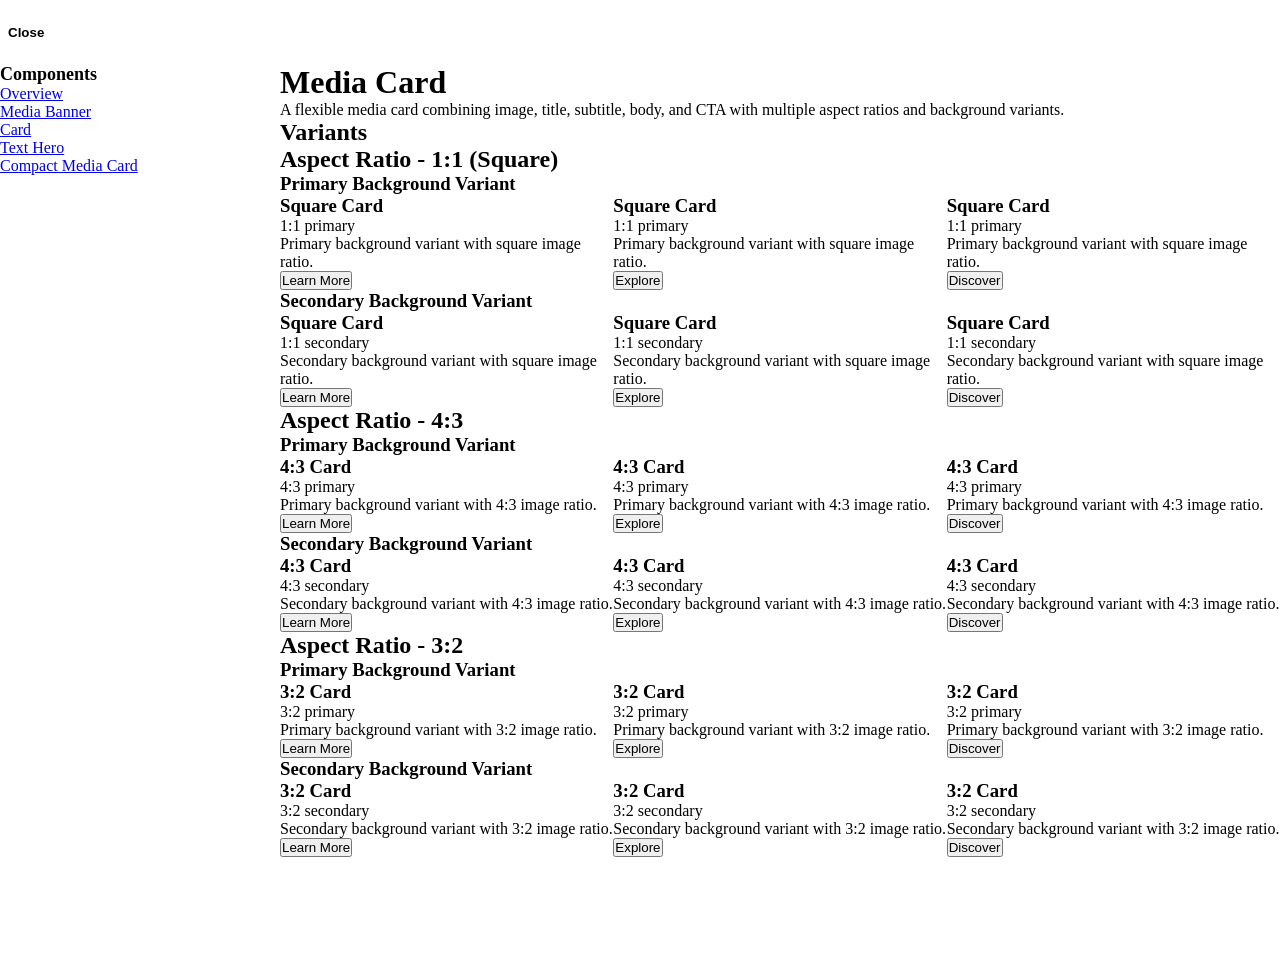
==== commit 3d9d0d17: "Add Compact Media Card component and update navigation links for accessibility" ====
--- a/card-detail.html
+++ b/card-detail.html
@@ -39,8 +39,9 @@
                 </li>
                 <li class="sidebar-nav__item">
               <a href="text-hero-detail.html" class="font-16 text-primary">Text Hero</a>
-                </li>
-            </ul>
+                </li>                <li class="sidebar-nav__item">
+                    <a href="compact-media-card-detail.html" class="font-16 text-primary">Compact Media Card</a>
+                </li>            </ul>
         </nav>
 
         <main class="library-content">
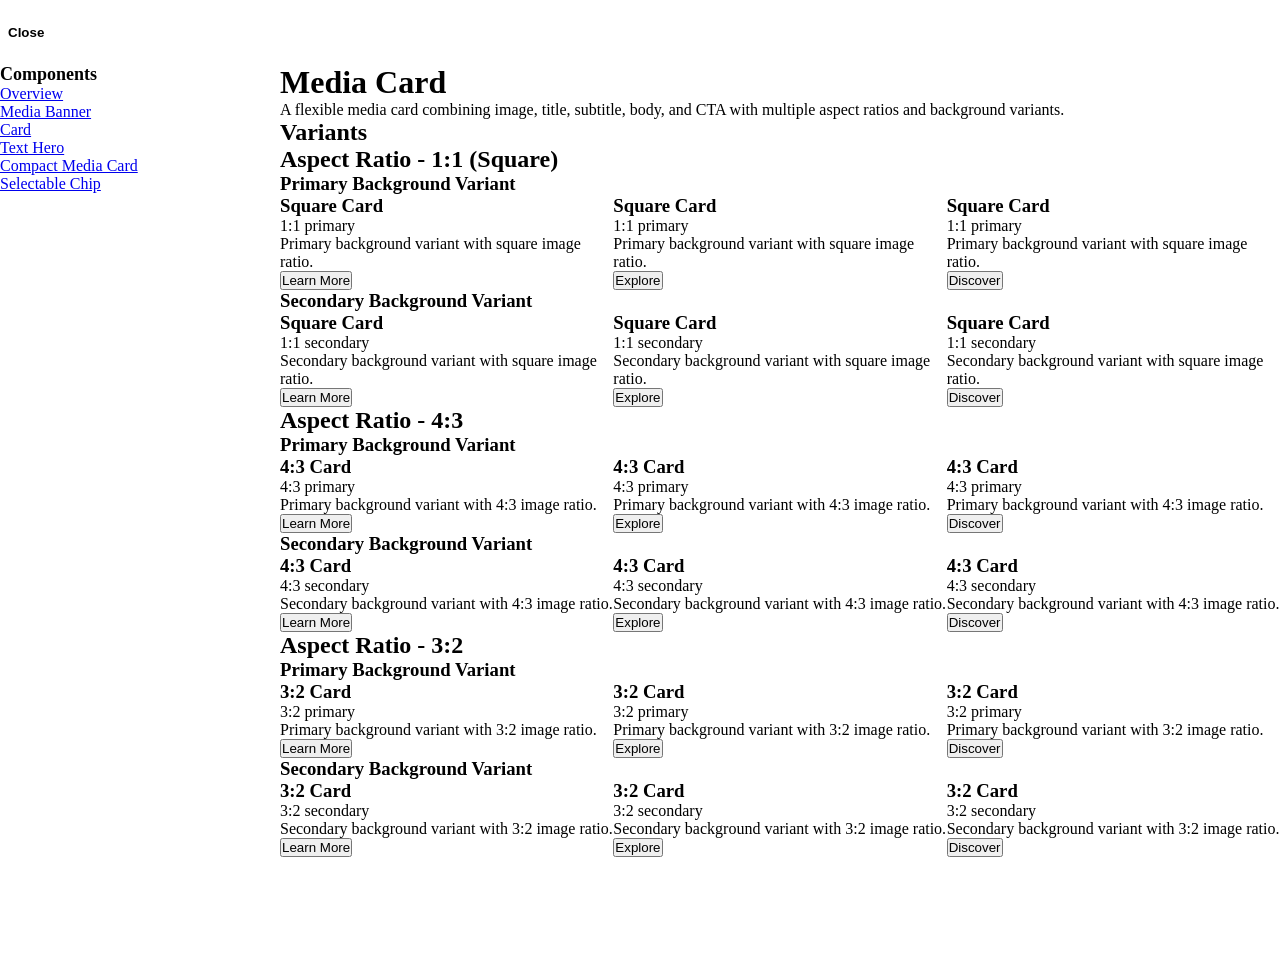
==== commit 9733a6d2: "Add Selectable Chip component and update navigation for consistency" ====
--- a/card-detail.html
+++ b/card-detail.html
@@ -41,7 +41,11 @@
               <a href="text-hero-detail.html" class="font-16 text-primary">Text Hero</a>
                 </li>                <li class="sidebar-nav__item">
                     <a href="compact-media-card-detail.html" class="font-16 text-primary">Compact Media Card</a>
-                </li>            </ul>
+                </li>
+                <li class="sidebar-nav__item">
+                    <a href="selectable-chip-detail.html" class="font-16 text-primary">Selectable Chip</a>
+                </li>
+            </ul>
         </nav>
 
         <main class="library-content">
--- a/styles.css
+++ b/styles.css
@@ -468,3 +468,14 @@
     }
 }
 
+/* ===========================
+   Compact Media Card Styles
+   =========================== */
+.compact-media-card__link:hover {
+    background-color: var(--v-color-state-primary-subtle);
+}
+
+.compact-media-card__link:active {
+    background-color: var(--v-color-state-primary-strong);
+}
+
